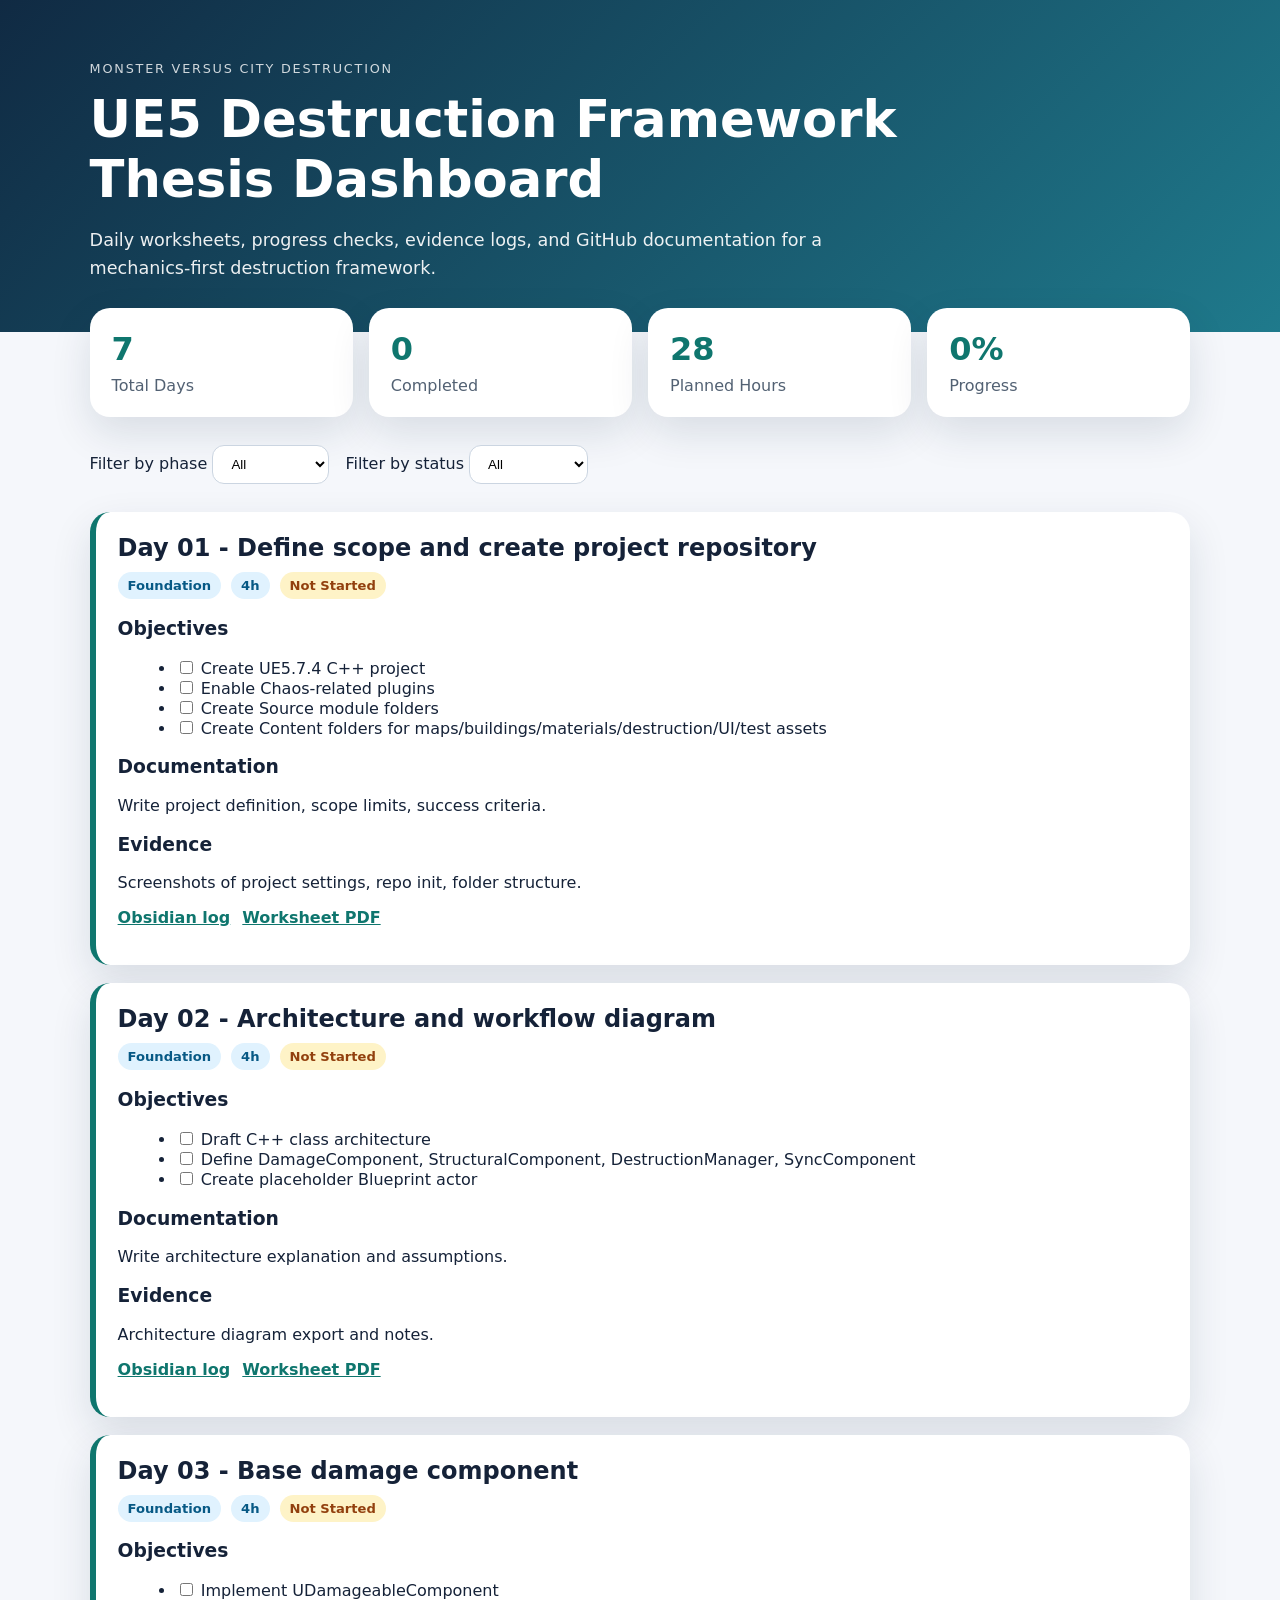
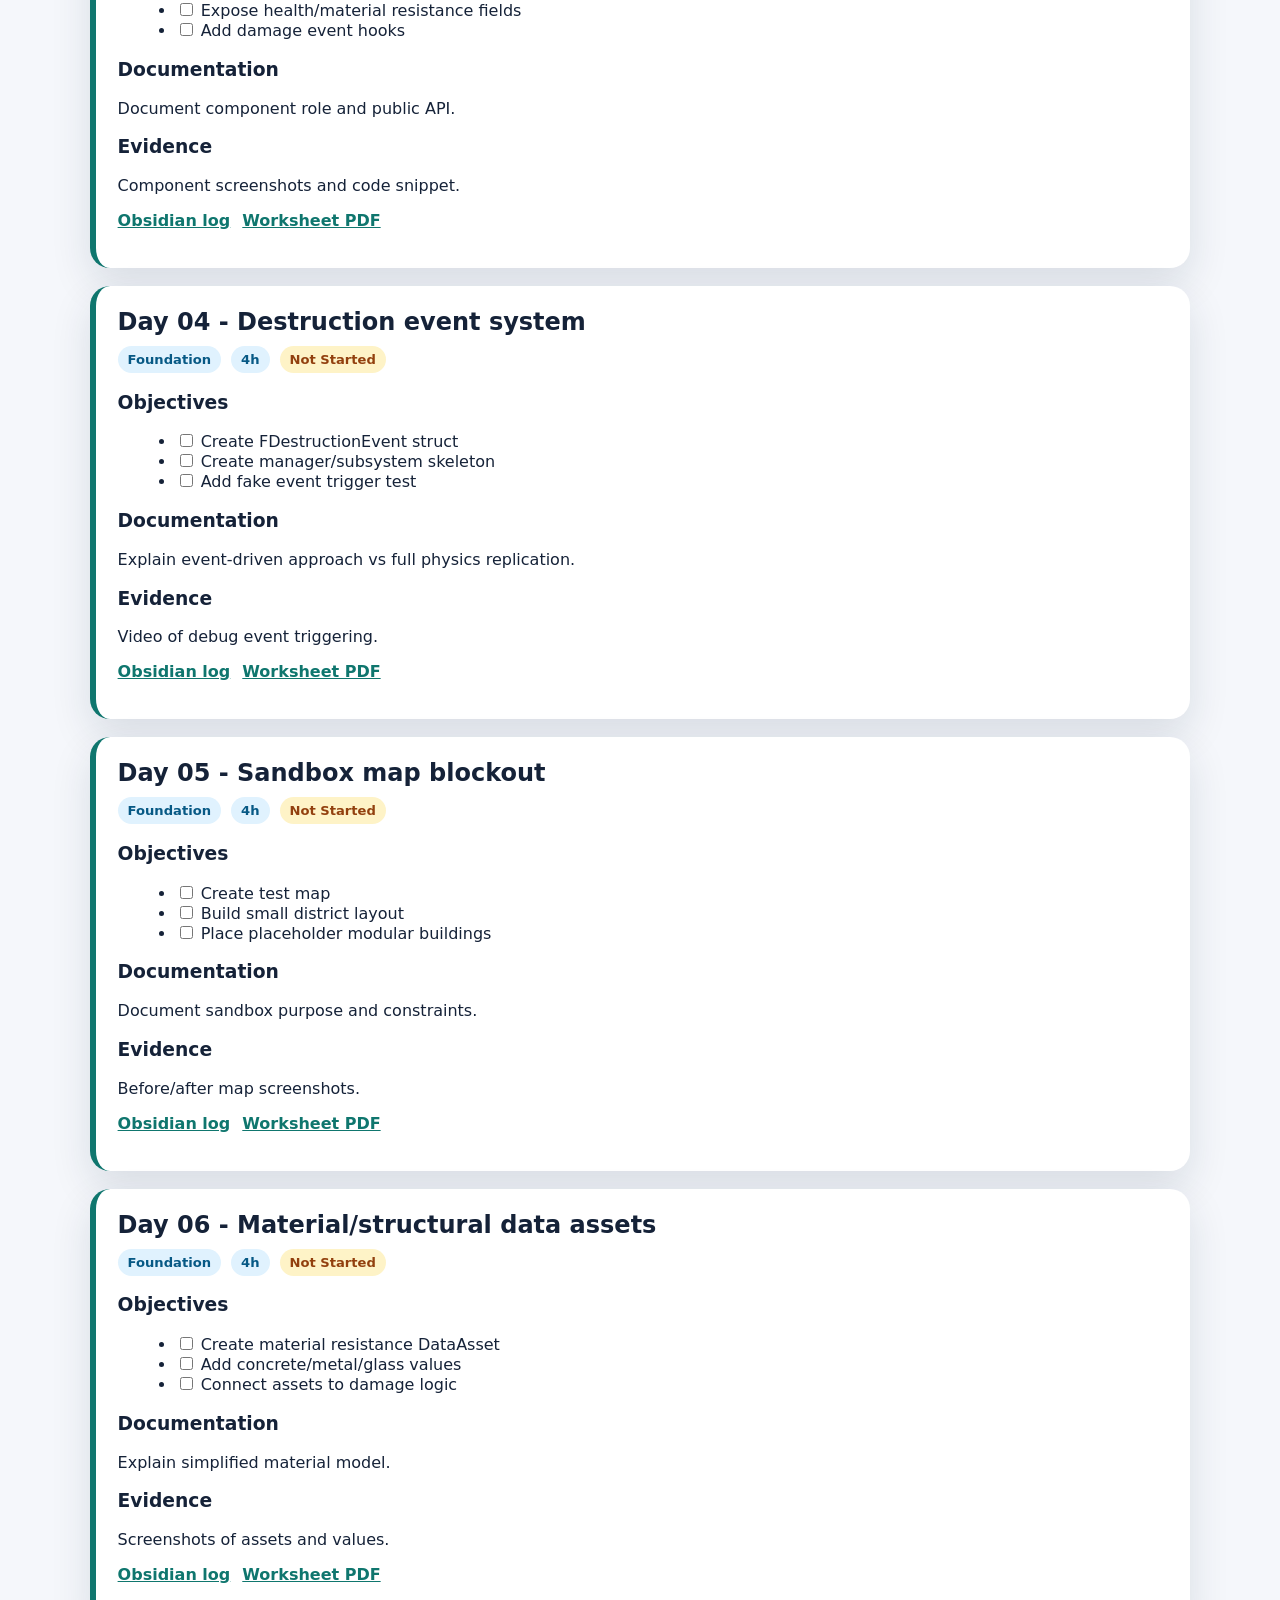
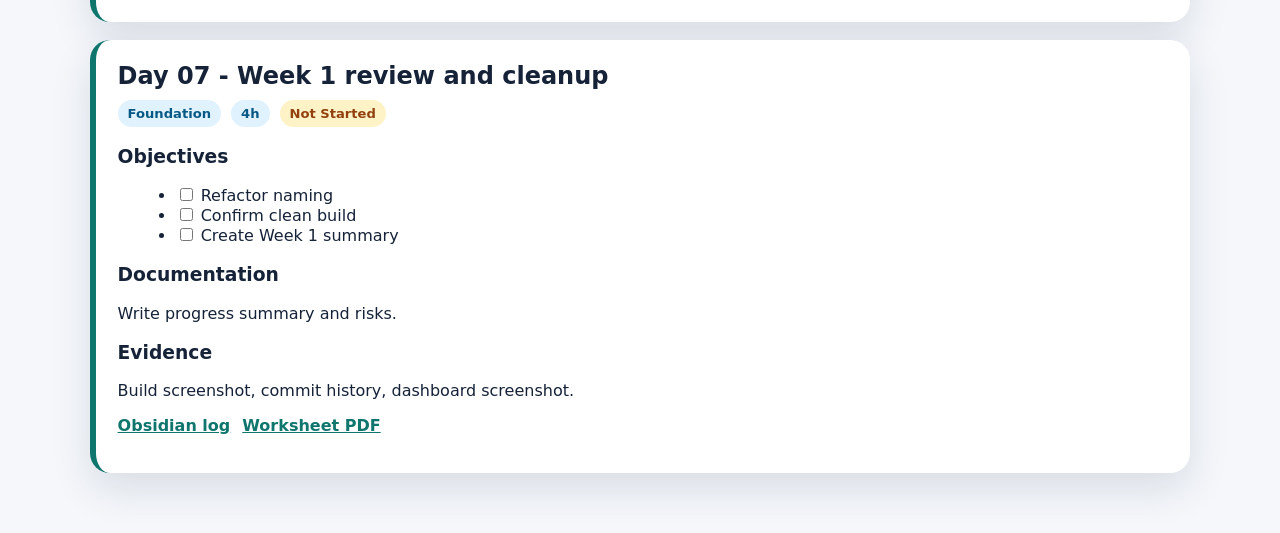
==== docs/index.html @ 45af7e75 "Configured GitHub Pages deployment structure" ====
<!doctype html>
<html lang="en">
<head>
  <meta charset="utf-8" />
  <meta name="viewport" content="width=device-width, initial-scale=1" />
  <title>Saber Thesis Dashboard</title>
  <link rel="stylesheet" href="assets/styles.css" />
</head>
<body>
  <header>
    <p class="eyebrow">Monster Versus City Destruction</p>
    <h1>UE5 Destruction Framework Thesis Dashboard</h1>
    <p class="subtitle">Daily worksheets, progress checks, evidence logs, and GitHub documentation for a mechanics-first destruction framework.</p>
  </header>
  <main>
    <section class="summary-grid">
      <article><span id="total-days">0</span><p>Total Days</p></article>
      <article><span id="done-days">0</span><p>Completed</p></article>
      <article><span id="hours">0</span><p>Planned Hours</p></article>
      <article><span id="progress">0%</span><p>Progress</p></article>
    </section>

    <section class="controls">
      <label>Filter by phase <select id="phase-filter"><option value="all">All</option></select></label>
      <label>Filter by status <select id="status-filter"><option value="all">All</option><option>Not Started</option><option>In Progress</option><option>Blocked</option><option>Done</option></select></label>
    </section>

    <section id="day-list" class="day-list"></section>
  </main>
  <script src="assets/app.js"></script>
</body>
</html>
---- docs/assets/styles.css ----
:root { font-family: Inter, system-ui, -apple-system, BlinkMacSystemFont, "Segoe UI", sans-serif; color: #152238; background: #f5f7fb; }
* { box-sizing: border-box; }
body { margin: 0; }
header { padding: 48px 7vw 32px; background: linear-gradient(135deg,#102a43,#1f7a8c); color: white; }
h1 { margin: 0; font-size: clamp(2rem,4vw,4rem); max-width: 980px; }
.eyebrow { letter-spacing: .14em; text-transform: uppercase; font-size: .8rem; opacity: .8; }
.subtitle { max-width: 780px; font-size: 1.1rem; line-height: 1.6; opacity: .92; }
main { padding: 28px 7vw 60px; }
.summary-grid { display: grid; grid-template-columns: repeat(auto-fit,minmax(160px,1fr)); gap: 16px; margin-top: -52px; }
.summary-grid article, .day-card { background: white; border-radius: 20px; padding: 22px; box-shadow: 0 16px 40px rgba(16,42,67,.12); }
.summary-grid span { font-size: 2rem; font-weight: 800; color: #0f766e; }
.summary-grid p { margin: 8px 0 0; color: #526173; }
.controls { display: flex; gap: 16px; flex-wrap: wrap; margin: 28px 0; }
select { padding: 10px 14px; border-radius: 12px; border: 1px solid #cbd5e1; background: white; }
.day-list { display: grid; gap: 18px; }
.day-card { border-left: 6px solid #0f766e; }
.day-card h2 { margin: 0 0 6px; }
.meta { display: flex; gap: 10px; flex-wrap: wrap; margin: 10px 0 16px; }
.badge { background: #e0f2fe; color: #075985; padding: 6px 10px; border-radius: 999px; font-size: .82rem; font-weight: 700; }
.badge.status { background: #fef3c7; color: #92400e; }
.badge.done { background: #dcfce7; color: #166534; }
ul { margin: 8px 0 0 18px; }
.links a { display: inline-block; margin-right: 12px; color: #0f766e; font-weight: 700; }
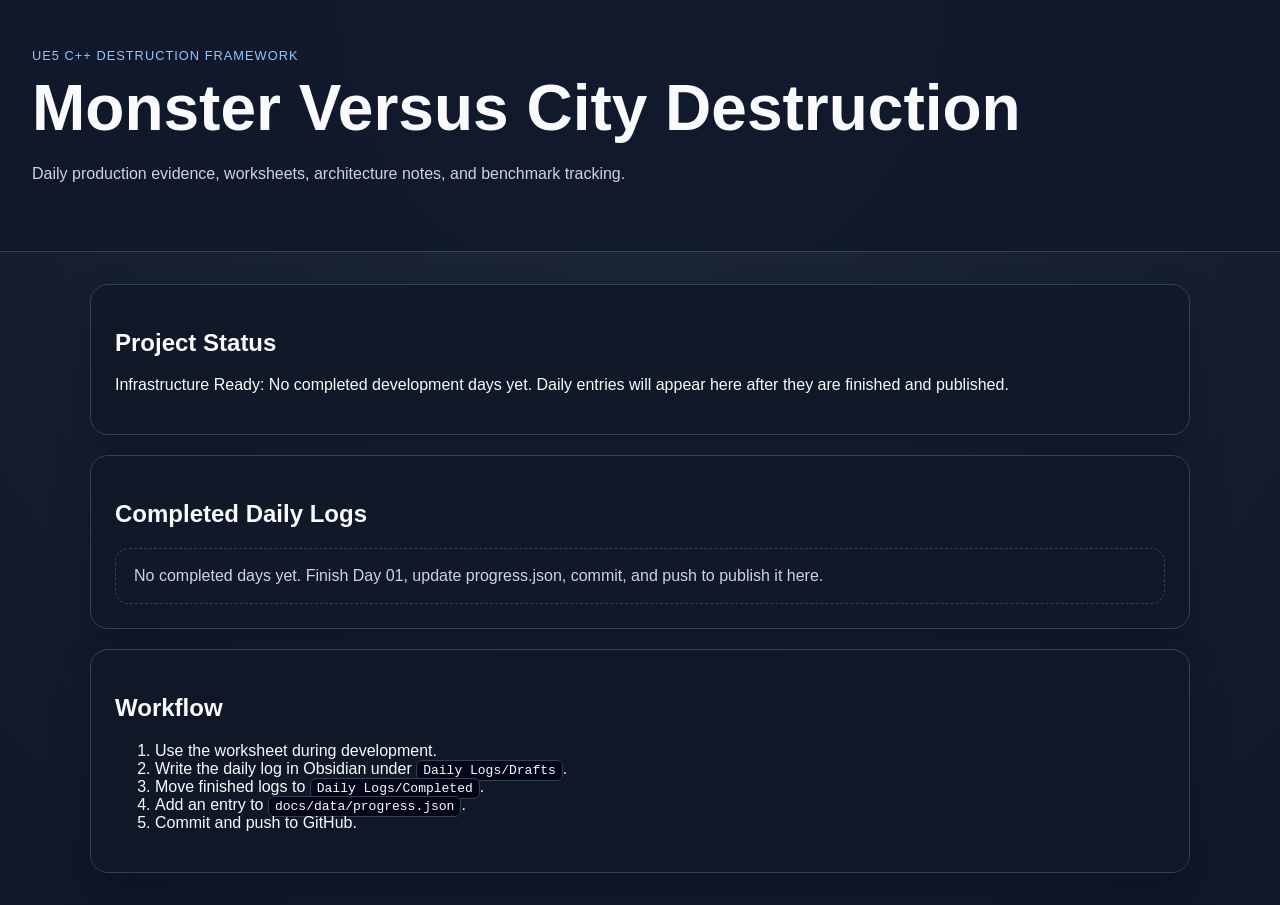
==== commit dbaa4fa2: "Cleaned dashboard demo data and added Obsidian templates Cleaned dashboard demo data and added Obsid" ====
--- a/docs/index.html
+++ b/docs/index.html
@@ -1,32 +1,43 @@
-<!doctype html>
+<!DOCTYPE html>
 <html lang="en">
 <head>
-  <meta charset="utf-8" />
-  <meta name="viewport" content="width=device-width, initial-scale=1" />
-  <title>Saber Thesis Dashboard</title>
-  <link rel="stylesheet" href="assets/styles.css" />
+  <meta charset="UTF-8" />
+  <meta name="viewport" content="width=device-width, initial-scale=1.0" />
+  <title>MVCD Thesis Dashboard</title>
+  <link rel="stylesheet" href="style.css" />
 </head>
 <body>
-  <header>
-    <p class="eyebrow">Monster Versus City Destruction</p>
-    <h1>UE5 Destruction Framework Thesis Dashboard</h1>
-    <p class="subtitle">Daily worksheets, progress checks, evidence logs, and GitHub documentation for a mechanics-first destruction framework.</p>
+  <header class="hero">
+    <div>
+      <p class="eyebrow">UE5 C++ Destruction Framework</p>
+      <h1>Monster Versus City Destruction</h1>
+      <p class="subtitle">Daily production evidence, worksheets, architecture notes, and benchmark tracking.</p>
+    </div>
   </header>
-  <main>
-    <section class="summary-grid">
-      <article><span id="total-days">0</span><p>Total Days</p></article>
-      <article><span id="done-days">0</span><p>Completed</p></article>
-      <article><span id="hours">0</span><p>Planned Hours</p></article>
-      <article><span id="progress">0%</span><p>Progress</p></article>
+
+  <main class="layout">
+    <section class="card">
+      <h2>Project Status</h2>
+      <p id="statusText">Loading project status...</p>
     </section>
 
-    <section class="controls">
-      <label>Filter by phase <select id="phase-filter"><option value="all">All</option></select></label>
-      <label>Filter by status <select id="status-filter"><option value="all">All</option><option>Not Started</option><option>In Progress</option><option>Blocked</option><option>Done</option></select></label>
+    <section class="card">
+      <h2>Completed Daily Logs</h2>
+      <div id="dailyLogs" class="grid"></div>
     </section>
 
-    <section id="day-list" class="day-list"></section>
+    <section class="card">
+      <h2>Workflow</h2>
+      <ol>
+        <li>Use the worksheet during development.</li>
+        <li>Write the daily log in Obsidian under <code>Daily Logs/Drafts</code>.</li>
+        <li>Move finished logs to <code>Daily Logs/Completed</code>.</li>
+        <li>Add an entry to <code>docs/data/progress.json</code>.</li>
+        <li>Commit and push to GitHub.</li>
+      </ol>
+    </section>
   </main>
-  <script src="assets/app.js"></script>
+
+  <script src="main.js"></script>
 </body>
 </html>
--- a/docs/style.css
+++ b/docs/style.css
@@ -0,0 +1,97 @@
+:root {
+  color-scheme: dark;
+  --bg: #0f172a;
+  --panel: #111827;
+  --panel-2: #1f2937;
+  --text: #f8fafc;
+  --muted: #cbd5e1;
+  --line: #334155;
+}
+
+* { box-sizing: border-box; }
+
+body {
+  margin: 0;
+  background: radial-gradient(circle at top, #1e293b, var(--bg));
+  color: var(--text);
+  font-family: Arial, Helvetica, sans-serif;
+}
+
+.hero {
+  padding: 48px 32px;
+  border-bottom: 1px solid var(--line);
+  background: rgba(15, 23, 42, 0.78);
+}
+
+.eyebrow {
+  margin: 0 0 8px;
+  color: #93c5fd;
+  text-transform: uppercase;
+  letter-spacing: 0.08em;
+  font-size: 0.8rem;
+}
+
+h1 {
+  margin: 0;
+  font-size: clamp(2rem, 5vw, 4rem);
+}
+
+.subtitle {
+  max-width: 760px;
+  color: var(--muted);
+  line-height: 1.6;
+}
+
+.layout {
+  width: min(1100px, calc(100% - 32px));
+  margin: 32px auto;
+  display: grid;
+  gap: 20px;
+}
+
+.card {
+  background: rgba(17, 24, 39, 0.88);
+  border: 1px solid var(--line);
+  border-radius: 18px;
+  padding: 24px;
+  box-shadow: 0 20px 40px rgba(0, 0, 0, 0.24);
+}
+
+.grid {
+  display: grid;
+  gap: 16px;
+}
+
+.day-card {
+  background: var(--panel-2);
+  border: 1px solid var(--line);
+  border-radius: 14px;
+  padding: 18px;
+}
+
+.day-card h3 {
+  margin: 0 0 8px;
+}
+
+.day-card p {
+  margin: 6px 0;
+  color: var(--muted);
+}
+
+a {
+  color: #93c5fd;
+}
+
+code {
+  background: #020617;
+  border: 1px solid var(--line);
+  padding: 2px 6px;
+  border-radius: 6px;
+}
+
+.empty {
+  color: var(--muted);
+  border: 1px dashed var(--line);
+  border-radius: 14px;
+  padding: 18px;
+}
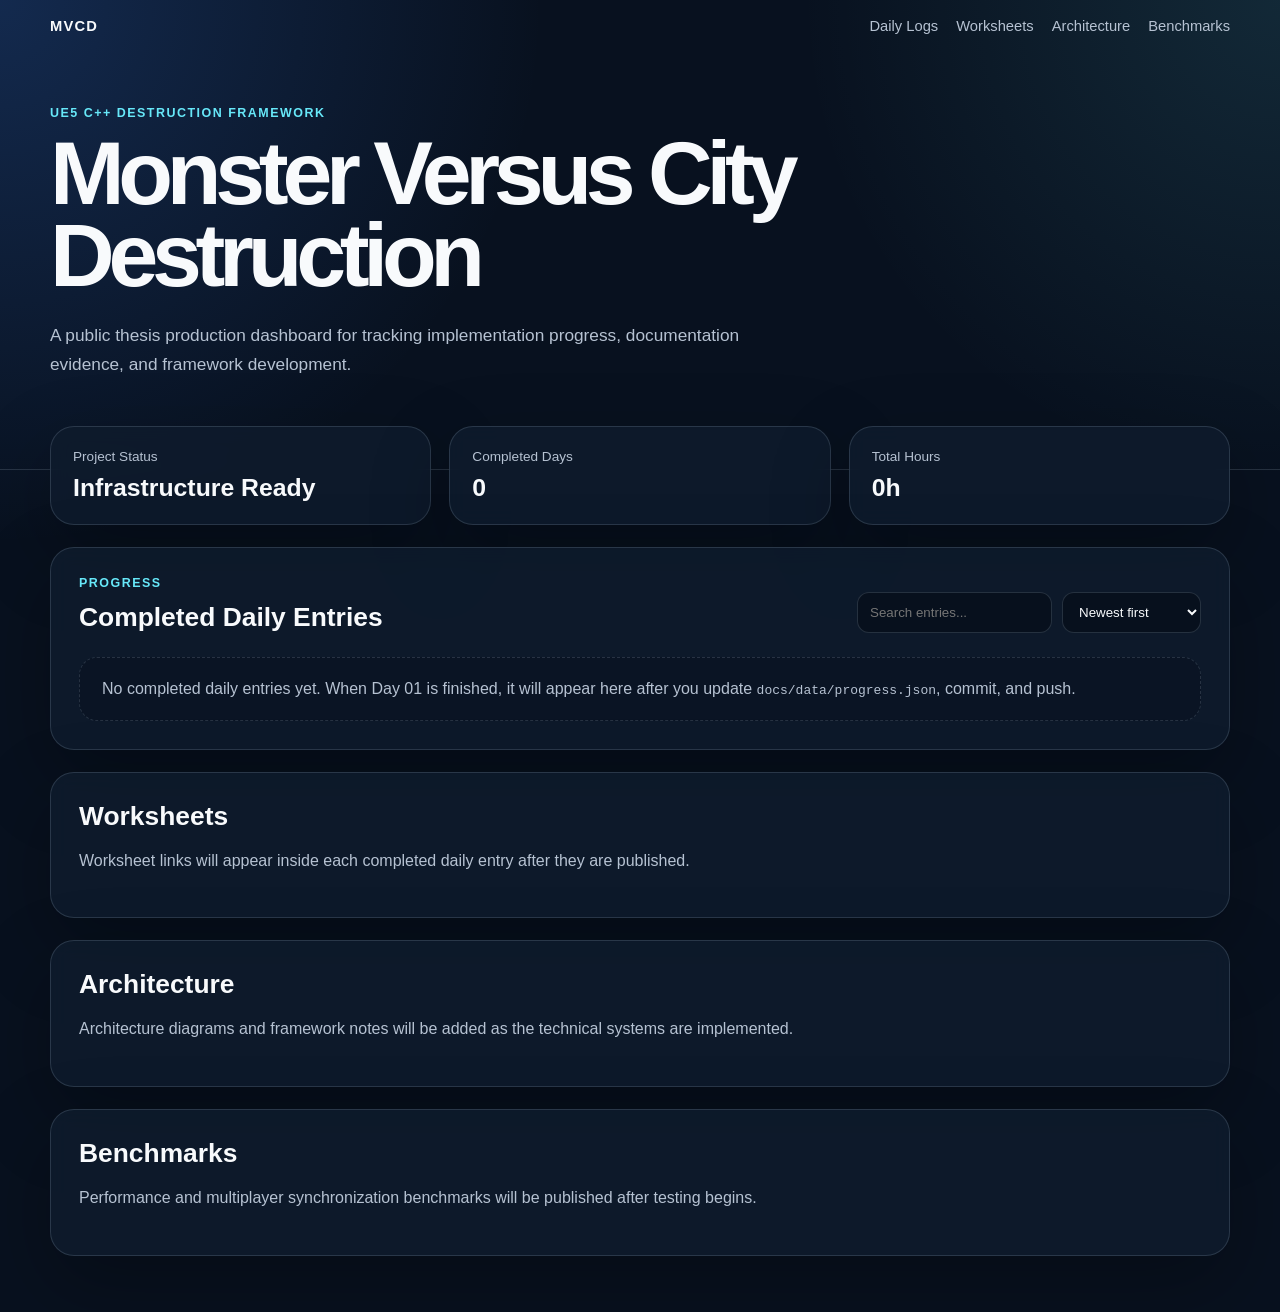
==== commit a8c9fdb8: "Change in Visual in the Site" ====
--- a/docs/index.html
+++ b/docs/index.html
@@ -8,33 +8,71 @@
 </head>
 <body>
   <header class="hero">
-    <div>
+    <nav class="topbar">
+      <span class="brand">MVCD</span>
+      <a href="#logs">Daily Logs</a>
+      <a href="#worksheets">Worksheets</a>
+      <a href="#architecture">Architecture</a>
+      <a href="#benchmarks">Benchmarks</a>
+    </nav>
+
+    <section class="hero-content">
       <p class="eyebrow">UE5 C++ Destruction Framework</p>
       <h1>Monster Versus City Destruction</h1>
-      <p class="subtitle">Daily production evidence, worksheets, architecture notes, and benchmark tracking.</p>
-    </div>
+      <p class="subtitle">A public thesis production dashboard for tracking implementation progress, documentation evidence, and framework development.</p>
+    </section>
   </header>
 
-  <main class="layout">
-    <section class="card">
-      <h2>Project Status</h2>
-      <p id="statusText">Loading project status...</p>
+  <main class="container">
+    <section class="stats-grid">
+      <article class="stat-card">
+        <span class="stat-label">Project Status</span>
+        <strong id="projectStatus">Loading...</strong>
+      </article>
+      <article class="stat-card">
+        <span class="stat-label">Completed Days</span>
+        <strong id="completedCount">0</strong>
+      </article>
+      <article class="stat-card">
+        <span class="stat-label">Total Hours</span>
+        <strong id="totalHours">0h</strong>
+      </article>
     </section>
 
-    <section class="card">
-      <h2>Completed Daily Logs</h2>
-      <div id="dailyLogs" class="grid"></div>
+    <section id="logs" class="panel">
+      <div class="section-head">
+        <div>
+          <p class="eyebrow">Progress</p>
+          <h2>Completed Daily Entries</h2>
+        </div>
+        <div class="controls">
+          <input id="searchInput" type="search" placeholder="Search entries..." />
+          <select id="sortSelect">
+            <option value="newest">Newest first</option>
+            <option value="oldest">Oldest first</option>
+            <option value="dayAsc">Day number ↑</option>
+            <option value="dayDesc">Day number ↓</option>
+            <option value="hoursDesc">Hours worked ↓</option>
+          </select>
+        </div>
+      </div>
+
+      <div id="dailyLogs" class="log-grid"></div>
     </section>
 
-    <section class="card">
-      <h2>Workflow</h2>
-      <ol>
-        <li>Use the worksheet during development.</li>
-        <li>Write the daily log in Obsidian under <code>Daily Logs/Drafts</code>.</li>
-        <li>Move finished logs to <code>Daily Logs/Completed</code>.</li>
-        <li>Add an entry to <code>docs/data/progress.json</code>.</li>
-        <li>Commit and push to GitHub.</li>
-      </ol>
+    <section id="worksheets" class="panel compact">
+      <h2>Worksheets</h2>
+      <p>Worksheet links will appear inside each completed daily entry after they are published.</p>
+    </section>
+
+    <section id="architecture" class="panel compact">
+      <h2>Architecture</h2>
+      <p>Architecture diagrams and framework notes will be added as the technical systems are implemented.</p>
+    </section>
+
+    <section id="benchmarks" class="panel compact">
+      <h2>Benchmarks</h2>
+      <p>Performance and multiplayer synchronization benchmarks will be published after testing begins.</p>
     </section>
   </main>
 
--- a/docs/style.css
+++ b/docs/style.css
@@ -1,97 +1,243 @@
 :root {
   color-scheme: dark;
-  --bg: #0f172a;
-  --panel: #111827;
-  --panel-2: #1f2937;
+  --bg: #08111f;
+  --bg-soft: #0f1b2d;
+  --panel: rgba(15, 27, 45, 0.86);
+  --panel-solid: #101d31;
+  --line: rgba(148, 163, 184, 0.22);
   --text: #f8fafc;
-  --muted: #cbd5e1;
-  --line: #334155;
+  --muted: #b6c2d2;
+  --accent: #67e8f9;
+  --accent-2: #93c5fd;
+  --ok: #86efac;
 }
 
 * { box-sizing: border-box; }
 
+html { scroll-behavior: smooth; }
+
 body {
   margin: 0;
-  background: radial-gradient(circle at top, #1e293b, var(--bg));
+  min-height: 100vh;
+  background:
+    radial-gradient(circle at top left, rgba(59,130,246,0.22), transparent 34rem),
+    radial-gradient(circle at top right, rgba(103,232,249,0.11), transparent 30rem),
+    var(--bg);
   color: var(--text);
-  font-family: Arial, Helvetica, sans-serif;
-}
+  font-family: Inter, Segoe UI, Arial, sans-serif;
+}
+
+a { color: inherit; text-decoration: none; }
 
 .hero {
-  padding: 48px 32px;
   border-bottom: 1px solid var(--line);
-  background: rgba(15, 23, 42, 0.78);
+  padding: 18px 24px 72px;
+}
+
+.topbar {
+  width: min(1180px, 100%);
+  margin: 0 auto;
+  display: flex;
+  align-items: center;
+  gap: 18px;
+  color: var(--muted);
+  font-size: 0.92rem;
+}
+
+.topbar a:hover { color: var(--accent); }
+
+.brand {
+  margin-right: auto;
+  color: var(--text);
+  font-weight: 800;
+  letter-spacing: 0.08em;
+}
+
+.hero-content {
+  width: min(1180px, 100%);
+  margin: 72px auto 0;
 }
 
 .eyebrow {
-  margin: 0 0 8px;
-  color: #93c5fd;
+  margin: 0 0 12px;
+  color: var(--accent);
   text-transform: uppercase;
-  letter-spacing: 0.08em;
-  font-size: 0.8rem;
+  letter-spacing: 0.12em;
+  font-size: 0.78rem;
+  font-weight: 800;
 }
 
 h1 {
-  margin: 0;
-  font-size: clamp(2rem, 5vw, 4rem);
+  max-width: 1040px;
+  margin: 0;
+  font-size: clamp(3rem, 7vw, 6.5rem);
+  line-height: 0.92;
+  letter-spacing: -0.07em;
 }
 
 .subtitle {
   max-width: 760px;
+  margin-top: 24px;
+  color: var(--muted);
+  line-height: 1.7;
+  font-size: 1.08rem;
+}
+
+.container {
+  width: min(1180px, calc(100% - 32px));
+  margin: -44px auto 56px;
+  display: grid;
+  gap: 22px;
+}
+
+.stats-grid {
+  display: grid;
+  grid-template-columns: repeat(3, 1fr);
+  gap: 18px;
+}
+
+.stat-card,
+.panel {
+  background: var(--panel);
+  border: 1px solid var(--line);
+  border-radius: 24px;
+  box-shadow: 0 30px 80px rgba(0,0,0,0.28);
+  backdrop-filter: blur(10px);
+}
+
+.stat-card {
+  padding: 22px;
+}
+
+.stat-label {
+  display: block;
+  color: var(--muted);
+  font-size: 0.85rem;
+  margin-bottom: 10px;
+}
+
+.stat-card strong {
+  font-size: 1.55rem;
+}
+
+.panel {
+  padding: 28px;
+}
+
+.compact p {
   color: var(--muted);
   line-height: 1.6;
 }
 
-.layout {
-  width: min(1100px, calc(100% - 32px));
-  margin: 32px auto;
-  display: grid;
-  gap: 20px;
-}
-
-.card {
-  background: rgba(17, 24, 39, 0.88);
-  border: 1px solid var(--line);
+.section-head {
+  display: flex;
+  justify-content: space-between;
+  gap: 18px;
+  align-items: end;
+  margin-bottom: 24px;
+}
+
+h2 {
+  margin: 0;
+  font-size: 1.65rem;
+}
+
+.controls {
+  display: flex;
+  gap: 10px;
+  flex-wrap: wrap;
+}
+
+input, select {
+  background: #07101d;
+  color: var(--text);
+  border: 1px solid var(--line);
+  border-radius: 12px;
+  padding: 11px 12px;
+  outline: none;
+}
+
+input:focus, select:focus {
+  border-color: var(--accent);
+}
+
+.log-grid {
+  display: grid;
+  gap: 16px;
+}
+
+.empty {
+  border: 1px dashed var(--line);
   border-radius: 18px;
-  padding: 24px;
-  box-shadow: 0 20px 40px rgba(0, 0, 0, 0.24);
-}
-
-.grid {
-  display: grid;
+  padding: 22px;
+  color: var(--muted);
+  background: rgba(8, 17, 31, 0.5);
+}
+
+.day-card {
+  display: grid;
+  gap: 10px;
+  padding: 20px;
+  border-radius: 20px;
+  background: var(--panel-solid);
+  border: 1px solid var(--line);
+}
+
+.day-card header {
+  display: flex;
+  justify-content: space-between;
   gap: 16px;
-}
-
-.day-card {
-  background: var(--panel-2);
-  border: 1px solid var(--line);
-  border-radius: 14px;
-  padding: 18px;
+  align-items: start;
 }
 
 .day-card h3 {
-  margin: 0 0 8px;
-}
-
-.day-card p {
-  margin: 6px 0;
-  color: var(--muted);
-}
-
-a {
-  color: #93c5fd;
-}
-
-code {
-  background: #020617;
-  border: 1px solid var(--line);
-  padding: 2px 6px;
-  border-radius: 6px;
-}
-
-.empty {
-  color: var(--muted);
-  border: 1px dashed var(--line);
-  border-radius: 14px;
-  padding: 18px;
-}
+  margin: 0;
+  font-size: 1.25rem;
+}
+
+.badge {
+  color: #052e16;
+  background: var(--ok);
+  padding: 6px 10px;
+  border-radius: 999px;
+  font-size: 0.76rem;
+  font-weight: 800;
+  white-space: nowrap;
+}
+
+.meta {
+  display: flex;
+  flex-wrap: wrap;
+  gap: 10px;
+  color: var(--muted);
+  font-size: 0.9rem;
+}
+
+.summary {
+  color: var(--muted);
+  line-height: 1.65;
+}
+
+.links {
+  display: flex;
+  gap: 10px;
+  flex-wrap: wrap;
+}
+
+.links a {
+  border: 1px solid var(--line);
+  border-radius: 12px;
+  padding: 9px 11px;
+  color: var(--accent-2);
+}
+
+.links a:hover {
+  border-color: var(--accent);
+  color: var(--accent);
+}
+
+@media (max-width: 760px) {
+  .stats-grid { grid-template-columns: 1fr; }
+  .section-head { align-items: start; flex-direction: column; }
+  .topbar { flex-wrap: wrap; }
+}
